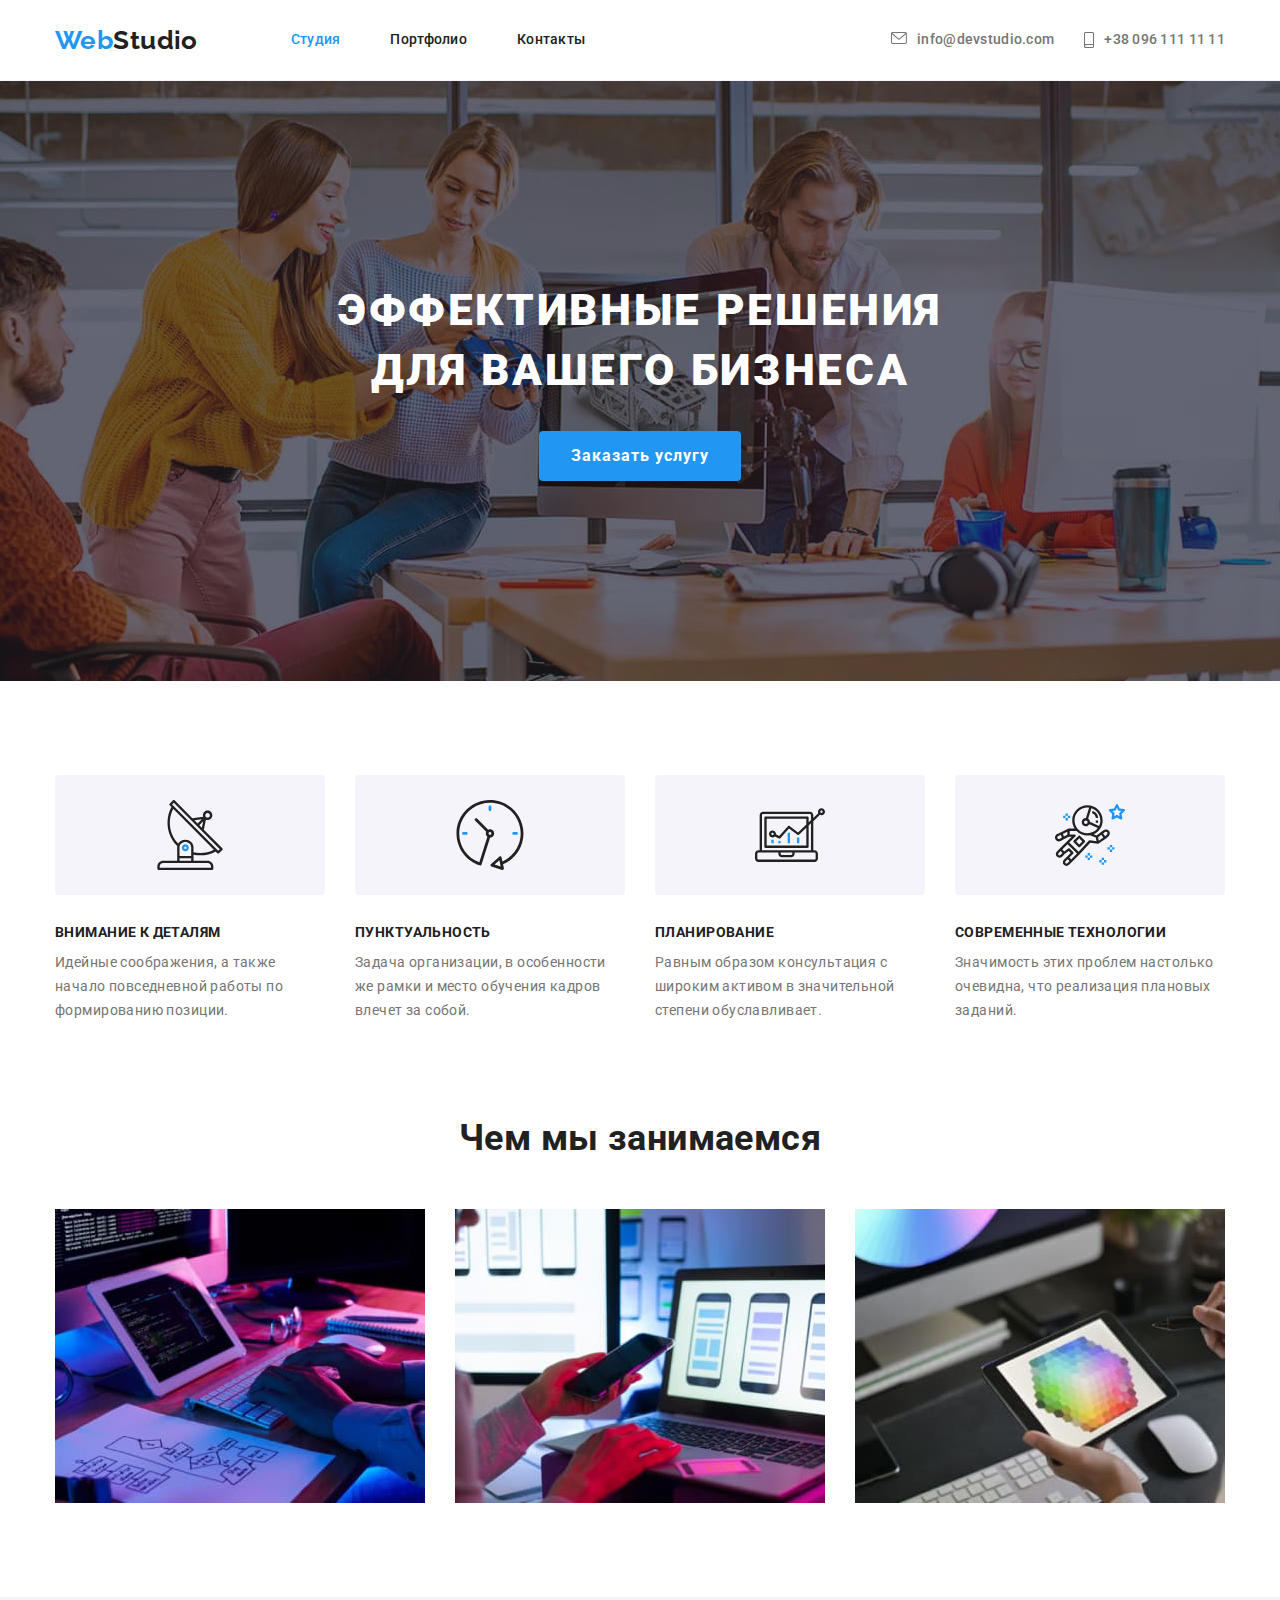
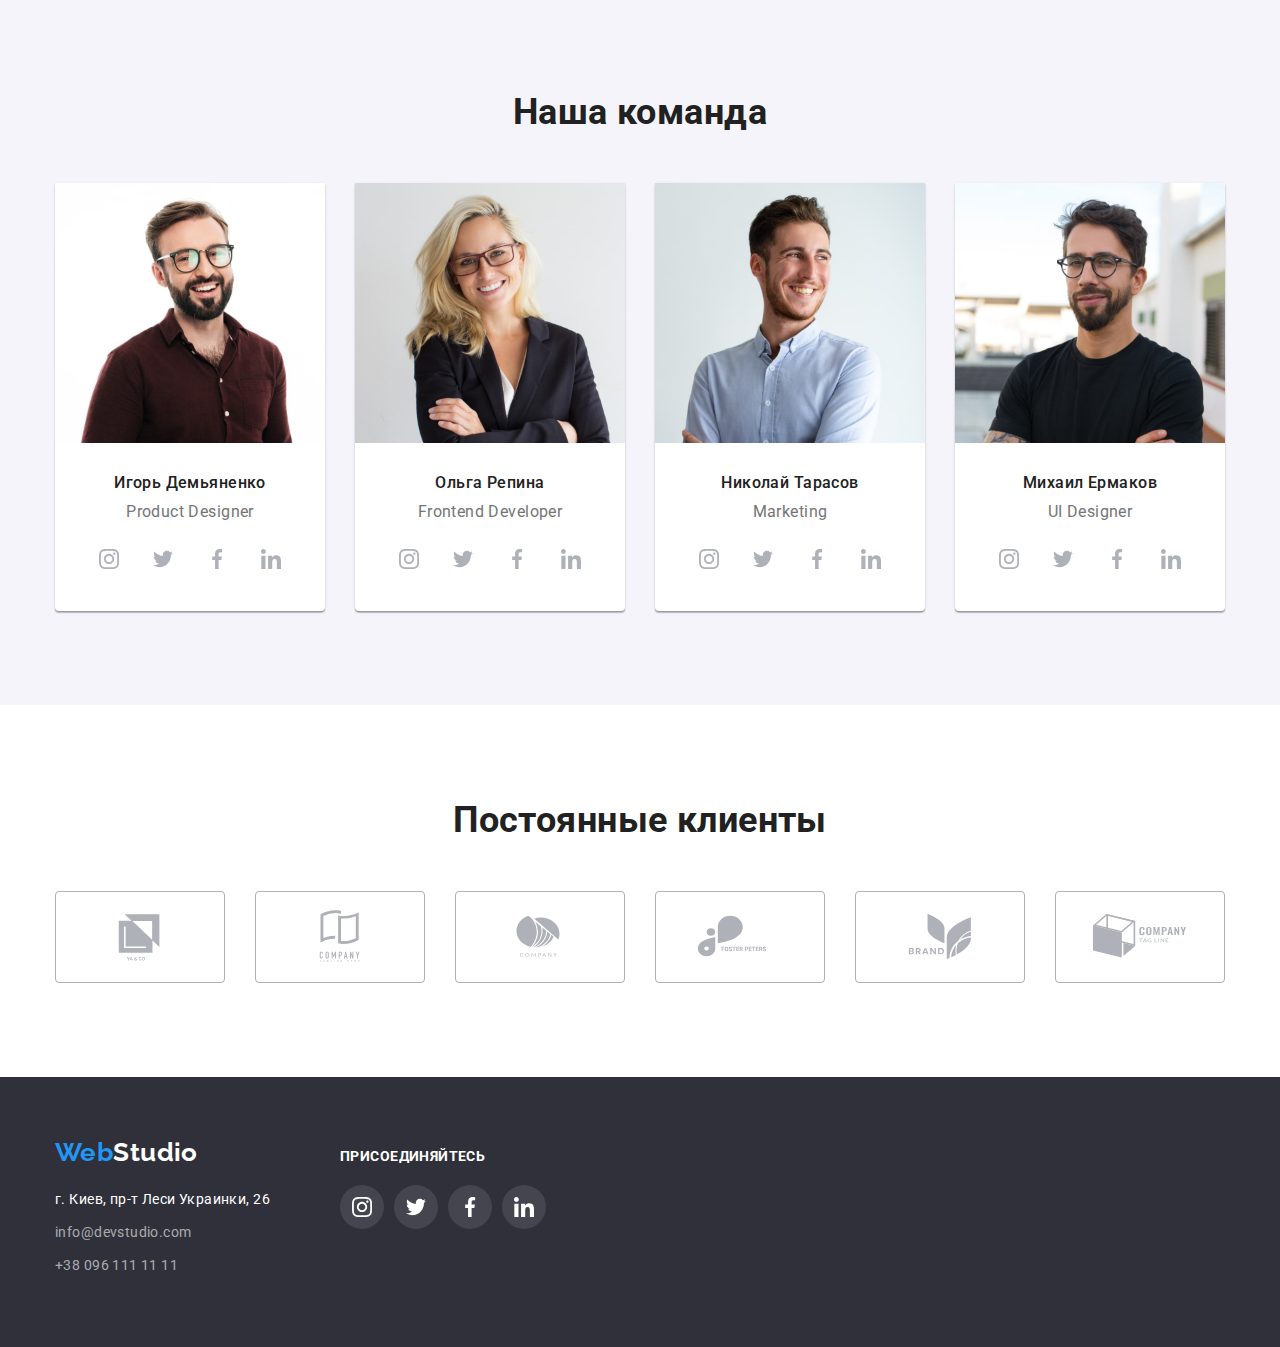
==== index.html @ 49a0b3d9 "Добавляет файлы из предыдущей домашки" ====
<!DOCTYPE html>
<html lang="ru">
  <head>
    <meta charset="UTF-8" />
    <meta http-equiv="X-UA-Compatible" content="IE=edge" />
    <meta name="viewport" content="width=device-width, initial-scale=1.0" />
    <link rel="preconnect" href="https://fonts.googleapis.com" />
    <link rel="preconnect" href="https://fonts.gstatic.com" crossorigin />
    <link
      href="https://fonts.googleapis.com/css2?family=Raleway:wght@700&family=Roboto:wght@400;500;700;900&display=swap"
      rel="stylesheet"
    />
    <link
      rel="stylesheet"
      href="https://cdnjs.cloudflare.com/ajax/libs/modern-normalize/1.1.0/modern-normalize.min.css"
    />
    <link rel="stylesheet" href="./css/styles.css" />
    <title>Студия</title>
  </head>
  <body>
    <!-- Хедер -->
    <header class="header-section">
      <div class="container nav">
        <nav class="header-nav">
          <a class="link logo" href="/">
            <span class="logo-web">Web</span>Studio</a
          >
          <ul class="list header-list">
            <li class="header-item">
              <a class="link header-link current" href="./index.html">Студия</a>
            </li>
            <li class="header-item">
              <a class="link header-link" href="./portfolio.html">Портфолио</a>
            </li>
            <li class="header-item">
              <a class="link header-link" href="">Контакты</a>
            </li>
          </ul>
        </nav>
        <ul class="list contact-list">
          <li class="contact-item">
            <a class="link contact-link" href="mailto:info@devstudio.com">
              <svg class="contact-icon-envelope" width="16" height="12">
                <use href="./images/icons.svg#icon-envelope"></use>
              </svg>
              info@devstudio.com
            </a>
          </li>
          <li class="contact-item">
            <a class="link contact-link" href="tel:+380961111111">
              <svg class="contact-icon-smartphone" width="10" height="16">
                <use href="./images/icons.svg#icon-smartphone"></use>
              </svg>
              +38 096 111 11 11</a
            >
          </li>
        </ul>
      </div>
    </header>
    <!--Мейн-->
    <main class="main-section">
      <!--Герой-->
      <section class="hero">
        <h1 class="hero-title">
          Эффективные решения <br />
          для вашего бизнеса
        </h1>
        <button class="hero-btn" type="button">Заказать услугу</button>
      </section>
      <!--Особенности-->
      <section class="features">
        <div class="container">
          <h2 class="visually-hidden">Особенности</h2>
          <ul class="list features-list">
            <li class="features-item">
              <div class="features-icon-background">
                <svg class="features-icon" width="70" height="70">
                  <use href="./images/icons.svg#icon-antenna"></use>
                </svg>
              </div>
              <h3 class="features-item-header">Внимание к деталям</h3>
              <p class="features-item-text">
                Идейные соображения, а также начало повседневной работы по
                формированию позиции.
              </p>
            </li>
            <li class="features-item">
              <div class="features-icon-background">
                <svg class="features-icon" width="70" height="70">
                  <use href="./images/icons.svg#icon-clock"></use>
                </svg>
              </div>
              <h3 class="features-item-header">Пунктуальность</h3>
              <p class="features-item-text">
                Задача организации, в особенности же рамки и место обучения
                кадров влечет за собой.
              </p>
            </li>
            <li class="features-item">
              <div class="features-icon-background">
                <svg class="features-icon" width="70" height="70">
                  <use href="./images/icons.svg#icon-diagram"></use>
                </svg>
              </div>
              <h3 class="features-item-header">Планирование</h3>
              <p class="features-item-text">
                Равным образом консультация с широким активом в значительной
                степени обуславливает.
              </p>
            </li>
            <li class="features-item">
              <div class="features-icon-background">
                <svg class="features-icon" width="70" height="70">
                  <use href="./images/icons.svg#icon-astronaut"></use>
                </svg>
              </div>
              <h3 class="features-item-header">Современные технологии</h3>
              <p class="features-item-text">
                Значимость этих проблем настолько очевидна, что реализация
                плановых заданий.
              </p>
            </li>
          </ul>
        </div>
      </section>
      <!--Чем мы занимаемся-->
      <section class="services">
        <div class="container">
          <h2 class="services-header">Чем мы занимаемся</h2>
          <ul class="list services-list">
            <li class="services-item">
              <img
                src="./images/box/box1.jpg"
                alt="человек работает за компьютером"
                width="370"
              />
            </li>
            <li class="services-item">
              <img
                src="./images/box/box2.jpg"
                alt="человек держит в руках смартфон"
                width="370"
              />
            </li>
            <li class="services-item">
              <img
                src="./images/box/box3.jpg"
                alt="человек держит в руках планшет"
                width="370"
              />
            </li>
          </ul>
        </div>
      </section>
      <!--Наша команда-->
      <section class="team">
        <div class="container">
          <h2 class="team-header">Наша команда</h2>
          <ul class="list team-list">
            <li class="team-item">
              <img src="./images/team/img.jpg" alt="фото мужчины" width="270" />
              <div class="team-description">
                <h3 class="team-name-header">Игорь Демьяненко</h3>
                <p class="team-name-position" lang="en">Product Designer</p>
                <ul class="team-social-list list">
                  <li class="team-social-item">
                    <a
                      class="team-social-link"
                      href=""
                      target="_blank"
                      rel="noopener noreferrer"
                    >
                      <svg class="team-social-icon" width="20" height="20">
                        <use href="./images/icons.svg#icon-instagram"></use>
                      </svg>
                    </a>
                  </li>
                  <li class="team-social-item">
                    <a
                      class="team-social-link"
                      href=""
                      target="_blank"
                      rel="noopener noreferrer"
                    >
                      <svg class="team-social-icon" width="20" height="20">
                        <use href="./images/icons.svg#icon-twitter"></use>
                      </svg>
                    </a>
                  </li>
                  <li class="team-social-item">
                    <a
                      class="team-social-link"
                      href=""
                      target="_blank"
                      rel="noopener noreferrer"
                    >
                      <svg class="team-social-icon" width="20" height="20">
                        <use href="./images/icons.svg#icon-facebook"></use>
                      </svg>
                    </a>
                  </li>
                  <li class="team-social-item">
                    <a
                      class="team-social-link"
                      href=""
                      target="_blank"
                      rel="noopener noreferrer"
                    >
                      <svg class="team-social-icon" width="20" height="20">
                        <use href="./images/icons.svg#icon-linkedin"></use>
                      </svg>
                    </a>
                  </li>
                </ul>
              </div>
            </li>

            <li class="team-item">
              <img
                src="./images/team/img1.jpg"
                alt="фото женщины"
                width="270"
              />
              <div class="team-description">
                <h3 class="team-name-header">Ольга Репина</h3>
                <p class="team-name-position" lang="en">Frontend Developer</p>
                <ul class="team-social-list list">
                  <li class="team-social-item">
                    <a
                      class="team-social-link"
                      href=""
                      target="_blank"
                      rel="noopener noreferrer"
                    >
                      <svg class="team-social-icon" width="20" height="20">
                        <use href="./images/icons.svg#icon-instagram"></use>
                      </svg>
                    </a>
                  </li>
                  <li class="team-social-item">
                    <a
                      class="team-social-link"
                      href=""
                      target="_blank"
                      rel="noopener noreferrer"
                    >
                      <svg class="team-social-icon" width="20" height="20">
                        <use href="./images/icons.svg#icon-twitter"></use>
                      </svg>
                    </a>
                  </li>
                  <li class="team-social-item">
                    <a
                      class="team-social-link"
                      href=""
                      target="_blank"
                      rel="noopener noreferrer"
                    >
                      <svg class="team-social-icon" width="20" height="20">
                        <use href="./images/icons.svg#icon-facebook"></use>
                      </svg>
                    </a>
                  </li>
                  <li class="team-social-item">
                    <a
                      class="team-social-link"
                      href=""
                      target="_blank"
                      rel="noopener noreferrer"
                    >
                      <svg class="team-social-icon" width="20" height="20">
                        <use href="./images/icons.svg#icon-linkedin"></use>
                      </svg>
                    </a>
                  </li>
                </ul>
              </div>
            </li>

            <li class="team-item">
              <img
                src="./images/team/img2.jpg"
                alt="фото мужчины"
                width="270"
              />
              <div class="team-description">
                <h3 class="team-name-header">Николай Тарасов</h3>
                <p class="team-name-position" lang="en">Marketing</p>
                <ul class="team-social-list list">
                  <li class="team-social-item">
                    <a
                      class="team-social-link"
                      href=""
                      target="_blank"
                      rel="noopener noreferrer"
                    >
                      <svg class="team-social-icon" width="20" height="20">
                        <use href="./images/icons.svg#icon-instagram"></use>
                      </svg>
                    </a>
                  </li>
                  <li class="team-social-item">
                    <a
                      class="team-social-link"
                      href=""
                      target="_blank"
                      rel="noopener noreferrer"
                    >
                      <svg class="team-social-icon" width="20" height="20">
                        <use href="./images/icons.svg#icon-twitter"></use>
                      </svg>
                    </a>
                  </li>
                  <li class="team-social-item">
                    <a
                      class="team-social-link"
                      href=""
                      target="_blank"
                      rel="noopener noreferrer"
                    >
                      <svg class="team-social-icon" width="20" height="20">
                        <use href="./images/icons.svg#icon-facebook"></use>
                      </svg>
                    </a>
                  </li>
                  <li class="team-social-item">
                    <a
                      class="team-social-link"
                      href=""
                      target="_blank"
                      rel="noopener noreferrer"
                    >
                      <svg class="team-social-icon" width="20" height="20">
                        <use href="./images/icons.svg#icon-linkedin"></use>
                      </svg>
                    </a>
                  </li>
                </ul>
              </div>
            </li>

            <li class="team-item">
              <img
                src="./images/team/img3.jpg"
                alt="фото мужчины"
                width="270"
              />
              <div class="team-description">
                <h3 class="team-name-header">Михаил Ермаков</h3>
                <p class="team-name-position" lang="en">UI Designer</p>
                <ul class="team-social-list list">
                  <li class="team-social-item">
                    <a
                      class="team-social-link"
                      href=""
                      target="_blank"
                      rel="noopener noreferrer"
                    >
                      <svg class="team-social-icon" width="20" height="20">
                        <use href="./images/icons.svg#icon-instagram"></use>
                      </svg>
                    </a>
                  </li>
                  <li class="team-social-item">
                    <a
                      class="team-social-link"
                      href=""
                      target="_blank"
                      rel="noopener noreferrer"
                    >
                      <svg class="team-social-icon" width="20" height="20">
                        <use href="./images/icons.svg#icon-twitter"></use>
                      </svg>
                    </a>
                  </li>
                  <li class="team-social-item">
                    <a
                      class="team-social-link"
                      href=""
                      target="_blank"
                      rel="noopener noreferrer"
                    >
                      <svg class="team-social-icon" width="20" height="20">
                        <use href="./images/icons.svg#icon-facebook"></use>
                      </svg>
                    </a>
                  </li>
                  <li class="team-social-item">
                    <a
                      class="team-social-link"
                      href=""
                      target="_blank"
                      rel="noopener noreferrer"
                    >
                      <svg class="team-social-icon" width="20" height="20">
                        <use href="./images/icons.svg#icon-linkedin"></use>
                      </svg>
                    </a>
                  </li>
                </ul>
              </div>
            </li>
          </ul>
        </div>
      </section>
      <!--Постоянные клиенты-->
      <section сlass="clients" style="padding-top: 94px; padding-bottom: 94px">
        <div class="container">
          <h2 class="clients-header">Постоянные клиенты</h2>
          <ul class="clients-list list">
            <li class="clients-item">
              <a
                class="clients-link"
                href=""
                target="_blank"
                rel="noopener noreferrer"
              >
                <svg class="clients-icon" width="106" height="60">
                  <use href="./images/icons.svg#icon-yaco"></use>
                </svg>
              </a>
            </li>
            <li class="clients-item">
              <a
                class="clients-link"
                href=""
                target="_blank"
                rel="noopener noreferrer"
              >
                <svg class="clients-icon" width="106" height="60">
                  <use href="./images/icons.svg#icon-window"></use>
                </svg>
              </a>
            </li>
            <li class="clients-item">
              <a
                class="clients-link"
                href=""
                target="_blank"
                rel="noopener noreferrer"
              >
                <svg class="clients-icon" width="106" height="60">
                  <use href="./images/icons.svg#icon-orange"></use>
                </svg>
              </a>
            </li>
            <li class="clients-item">
              <a
                class="clients-link"
                href=""
                target="_blank"
                rel="noopener noreferrer"
              >
                <svg class="clients-icon" width="106" height="60">
                  <use href="./images/icons.svg#icon-foster"></use>
                </svg>
              </a>
            </li>
            <li class="clients-item">
              <a
                class="clients-link"
                class="clients-link"
                href=""
                target="_blank"
                rel="noopener noreferrer"
              >
                <svg class="clients-icon" width="106" height="60">
                  <use href="./images/icons.svg#icon-brand"></use>
                </svg>
              </a>
            </li>
            <li class="clients-item">
              <a
                class="clients-link"
                href=""
                target="_blank"
                rel="noopener noreferrer"
              >
                <svg class="clients-icon" width="106" height="60">
                  <use href="./images/icons.svg#icon-cube"></use>
                </svg>
              </a>
            </li>
          </ul>
        </div>
      </section>
    </main>
    <!--Подвал-->
    <footer class="footer-section">
      <div class="container footer-content">
        <div class="footer-address-section">
          <a class="link footer-logo" href="/">
            <span class="logo-web">Web</span>Studio</a
          >
          <address>
            <ul class="list footer-list">
              <li class="footer-item">
                <a
                  class="link footer-address"
                  href="https://goo.gl/maps/CGz93X2TmxTMaEhZA"
                  target="_blank"
                  rel="noreferrer noopener"
                >
                  г. Киев, пр-т Леси Украинки, 26</a
                >
              </li>
              <li class="footer-item">
                <a class="link footer-contact" href="mailto:info@devstudio.com">
                  info@devstudio.com</a
                >
              </li>
              <li class="footer-item">
                <a class="link footer-phone" href="tel:+380961111111"
                  >+38 096 111 11 11</a
                >
              </li>
            </ul>
          </address>
        </div>
        <div class="footer-join-section">
          <h2 class="footer-join">Присоединяйтесь</h2>
          <ul class="list footer-social-list">
            <li class="footer-social-item">
              <a
                class="footer-social-link"
                href=""
                target="_blank"
                rel="noopener noreferrer"
              >
                <svg class="footer-social-icon" width="20" height="20">
                  <use href="./images/icons.svg#icon-instagram"></use>
                </svg>
              </a>
            </li>
            <li class="footer-social-item">
              <a
                class="footer-social-link"
                href=""
                target="_blank"
                rel="noopener noreferrer"
              >
                <svg class="footer-social-icon" width="20" height="20">
                  <use href="./images/icons.svg#icon-twitter"></use>
                </svg>
              </a>
            </li>
            <li class="footer-social-item">
              <a
                class="footer-social-link"
                href=""
                target="_blank"
                rel="noopener noreferrer"
              >
                <svg class="footer-social-icon" width="20" height="20">
                  <use href="./images/icons.svg#icon-facebook"></use>
                </svg>
              </a>
            </li>
            <li class="footer-social-item">
              <a
                class="footer-social-link"
                href=""
                target="_blank"
                rel="noopener noreferrer"
              >
                <svg class="footer-social-icon" width="20" height="20">
                  <use href="./images/icons.svg#icon-linkedin"></use>
                </svg>
              </a>
            </li>
          </ul>
        </div>
      </div>
    </footer>
  </body>
</html>
---- css/styles.css ----
:root {
  --primary-text-color: #757575;
  --primary-black-color: #212121;
  --accent-color: #2196f3;
  --primary-white-color: #ffffff;
  --dark-background-color: #2f303a;
  --light-backgroung-color: #f5f4fa;
  --button-hover-color: #188ce8;
  --primary-icon-color: #afb1b8;
}

.list {
  list-style: none;
  padding: 0;
  margin: 0;
}

.link {
  text-decoration: none;
}

.container {
  width: 1200px;
  margin-left: auto;
  margin-right: auto;
  padding-left: 15px;
  padding-right: 15px;
}

img {
  display: block;
  max-width: 100%;
}

p,
h1,
h2,
h3 {
  margin: 0;
}

.visually-hidden {
  position: absolute;
  white-space: nowrap;
  width: 1px;
  height: 1px;
  overflow: hidden;
  border: 0;
  padding: 0;
  clip: rect(0 0 0 0);
  clip-path: inset(100%);
  margin: -1px;
}

body {
  font-size: 14px;
  font-family: 'Roboto', sans-serif;
  letter-spacing: 0.03em;
  color: var(--primary-text-color);
  background-color: var(--primary-white-color);
}

/* Хедер */

.logo {
  font-family: 'Raleway', sans-serif;
  font-weight: 700;
  font-size: 26px;
  line-height: 1.19;
  color: var(--primary-black-color);
}

.logo-web {
  color: var(--accent-color);
}

.header-section {
  border-bottom: 1px solid var(--light-backgroung-color);
}

.header-list {
  display: flex;
  margin-left: 93px;
}

.header-nav {
  display: flex;
  align-items: center;
}

.header-item:not(:last-child) {
  margin-right: 50px;
}

.header-link {
  display: block;
  font-weight: 500;
  font-size: 14px;
  line-height: 1.14;
  letter-spacing: 0.02em;
  color: var(--primary-black-color);
  padding-top: 32px;
  padding-bottom: 32px;
}

.contact-link {
  display: flex;
  font-weight: 500;
  font-size: 14px;
  line-height: 1.14;
  letter-spacing: 0.02em;
  color: var(--primary-black-color);
}

.header-link.current {
  color: var(--accent-color);
}

.link.contact-link {
  color: var(--primary-text-color);
}

.header-link:hover,
.header-link:focus,
.contact-link:hover,
.contact-link:focus {
  color: var(--accent-color);
}

.contact-list {
  display: flex;
  margin-left: auto;
}

.contact-icon-envelope,
.contact-icon-smartphone {
  margin-right: 10px;
  fill: currentColor;
}

.contact-item:not(:last-child) {
  margin-right: 30px;
}

.nav {
  display: flex;
  align-items: center;
}

/* Герой */

.hero {
  text-align: center;
  padding-top: 200px;
  padding-bottom: 200px;
  max-width: 1600px;
  height: 600px;
  margin-left: auto;
  margin-right: auto;
  background-image: linear-gradient(
      rgba(47, 48, 58, 0.4),
      rgba(47, 48, 58, 0.4)
    ),
    url(../images/backgroun.jpg);
  background-size: cover;
  background-color: var(--light-background-color);
  background-position: center;
  background-repeat: no-repeat;
}

.hero-title {
  margin-bottom: 30px;
  font-weight: 900;
  font-size: 44px;
  line-height: 1.36;
  letter-spacing: 0.06em;
  text-transform: uppercase;
  color: var(--primary-white-color);
}

.hero-btn {
  font-family: inherit;
  font-weight: 700;
  font-size: 16px;
  line-height: 1.88;
  letter-spacing: 0.06em;
  color: var(--primary-white-color);
  background-color: var(--accent-color);
  cursor: pointer;
  min-width: 200px;
  border-radius: 4px;
  padding: 10px 32px;
  border: none;
  box-shadow: 0px 4px 4px rgba(0, 0, 0, 0.15);
}

.hero-btn:hover,
.hero-btn:focus {
  background-color: var(--button-hover-color);
}

/* Особенности */

.features {
  padding-top: 94px;
  padding-bottom: 94px;
}

.features-item {
  min-width: 270px;
}
.features-item:not(:last-child) {
  margin-right: 30px;
}

.features-list {
  display: flex;
}

.features-item-header {
  font-size: 14px;
  line-height: 1.14;
  text-transform: uppercase;
  color: var(--primary-black-color);
  margin-bottom: 10px;
}

.features-item-text {
  line-height: 1.71;
}

.features-icon-background {
  background-color: var(--light-backgroung-color);
  border-radius: 4px;
  margin-bottom: 30px;
  width: 270px;
  height: 120px;
  display: flex;
  justify-content: center;
  align-items: center;
}

/* Чем мы занимаемся и Наша команда */

.services {
  padding-bottom: 94px;
}

.services-list {
  display: flex;
}

.services-header {
  font-size: 36px;
  line-height: 1.17;
  text-align: center;
  color: var(--primary-black-color);
  margin-top: 0;
  margin-bottom: 50px;
}

.services-item:not(:last-child) {
  margin-right: 30px;
}

.team-header {
  font-size: 36px;
  line-height: 1.17;
  text-align: center;
  color: var(--primary-black-color);
  margin-top: 0;
  margin-bottom: 50px;
}

.team {
  background-color: var(--light-backgroung-color);
  padding-bottom: 94px;
  padding-top: 94px;
}

.team-list {
  display: flex;
}

.team-item {
  background-color: var(--primary-white-color);
  box-shadow: 0px 1px 3px rgba(0, 0, 0, 0.12), 0px 1px 1px rgba(0, 0, 0, 0.14),
    0px 2px 1px rgba(0, 0, 0, 0.2);
  border-radius: 0px 0px 4px 4px;
}

.team-item:not(:last-child) {
  margin-right: 30px;
}

.team-name-header {
  font-weight: 500;
  font-size: 16px;
  line-height: 1.19;
  text-align: center;
  color: var(--primary-black-color);
  margin-bottom: 10px;
}

.team-name-position {
  font-size: 16px;
  line-height: 1.19;
  text-align: center;
  color: var(--primary-text-color);
  margin-bottom: 16px;
}

.team-description {
  padding-top: 30px;
  padding-bottom: 30px;
}

.team-social-list {
  display: flex;
  justify-content: center;
}

.team-social-item + .team-social-item {
  margin-left: 10px;
}

.team-social-link {
  height: 44px;
  width: 44px;
  display: flex;
  justify-content: center;
  align-items: center;
  border-radius: 50%;
  color: var(--primary-icon-color);
}

.team-social-link:hover,
.team-social-link:focus {
  background-color: var(--accent-color);
  color: var(--primary-white-color);
}

.team-social-icon {
  fill: currentColor;
}

/* Постоянные клиенты */

/* .clients {
  padding-top: 94px;
  padding-bottom: 94px;
} */

.clients-header {
  font-size: 36px;
  line-height: 1.17;
  text-align: center;
  color: var(--primary-black-color);
  margin-bottom: 50px;
}

.clients-list {
  display: flex;
  justify-content: center;
}

.clients-link {
  width: 170px;
  height: 92px;
  display: flex;
  justify-content: center;
  align-items: center;
  color: var(--primary-icon-color);
  border: 1px solid var(--primary-icon-color);
  border-radius: 4px;
}

.clients-link:hover,
.clients-link:focus {
  color: var(--accent-color);
  border: 1px solid var(--accent-color);
}

.clients-item + .clients-item {
  margin-left: 30px;
}

.clients-icon {
  fill: currentColor;
}

/* Футер */

.footer-section {
  background-color: var(--dark-background-color);
  padding-top: 60px;
  padding-bottom: 60px;
}

.footer-logo {
  display: block;
  font-family: 'Raleway', sans-serif;
  font-weight: 700;
  font-size: 26px;
  line-height: 1.19;
  color: var(--primary-white-color);
  margin-bottom: 20px;
}

.footer-item > a {
  font-style: normal;
  line-height: 1.71;
  color: rgba(255, 255, 255, 0.6);
  margin-bottom: 9px;
  display: block;
}

.link.footer-address {
  color: var(--primary-white-color);
}

.footer-contact:hover,
.footer-contact:focus,
.footer-phone:hover,
.footer-phone:focus {
  color: var(--primary-white-color);
}

.footer-join {
  font-weight: 700;
  line-height: 1.14;
  text-transform: uppercase;
  color: var(--primary-white-color);
  font-size: inherit;
  margin-bottom: 20px;
}

.footer-social-icon {
  fill: currentColor;
}

.footer-social-link {
  width: 44px;
  height: 44px;
  background-color: rgba(255, 255, 255, 0.1);
  border-radius: 50%;
  display: flex;
  justify-content: center;
  align-items: center;
  color: var(--primary-white-color);
}

.footer-social-list {
  display: flex;
}

.footer-social-item + .footer-social-item {
  margin-left: 10px;
}

.footer-social-link:hover,
.footer-social-link:focus {
  background-color: var(--accent-color);
}

.footer-content {
  display: flex;
  align-items: baseline;
}

.footer-address-section {
  margin-right: 70px;
}

/* Фильтр и примеры работ */

.projects {
  padding-top: 94px;
  padding-bottom: 94px;
}

.filter-btn {
  font-family: inherit;
  font-weight: 500;
  font-size: 16px;
  line-height: 1.63;
  text-align: center;
  letter-spacing: inherit;
  color: var(--primary-black-color);
  cursor: pointer;
  background-color: var(--light-backgroung-color);
  border-radius: 4px;
  padding: 6px 22px;
  border: none;
}

.filter-btn-item:not(:last-child) {
  margin-right: 8px;
}

.filter-btn.all {
  color: var(--primary-white-color);
  background-color: var(--accent-color);
}

.filter-btn:hover,
.filter-btn:focus {
  color: var(--primary-white-color);
  background-color: var(--accent-color);
  box-shadow: 0px 3px 1px rgba(0, 0, 0, 0.1), 0px 1px 2px rgba(0, 0, 0, 0.08),
    0px 2px 2px rgba(0, 0, 0, 0.12);
}

.filter-btn-list {
  display: flex;
  justify-content: center;
  margin-bottom: 50px;
}

.project-list {
  display: flex;
  flex-wrap: wrap;
  margin-top: -30px;
  margin-left: -30px;
}

.project-item {
  flex-basis: calc(100% / 3 -30px);
  margin-left: 30px;
  margin-top: 30px;
}

.project-item:hover {
  box-shadow: 0px 1px 1px rgba(0, 0, 0, 0.12), 0px 4px 4px rgba(0, 0, 0, 0.06),
    1px 4px 6px rgba(0, 0, 0, 0.16);
}

.project-name {
  font-size: 18px;
  line-height: 2;
  letter-spacing: 0.06em;
  color: var(--primary-black-color);
  margin-bottom: 4px;
}

.project-type {
  font-size: 16px;
  line-height: 1.88;
}

.project-content {
  padding: 20px 24px;
  border: 1px solid var(--light-backgroung-color);
}
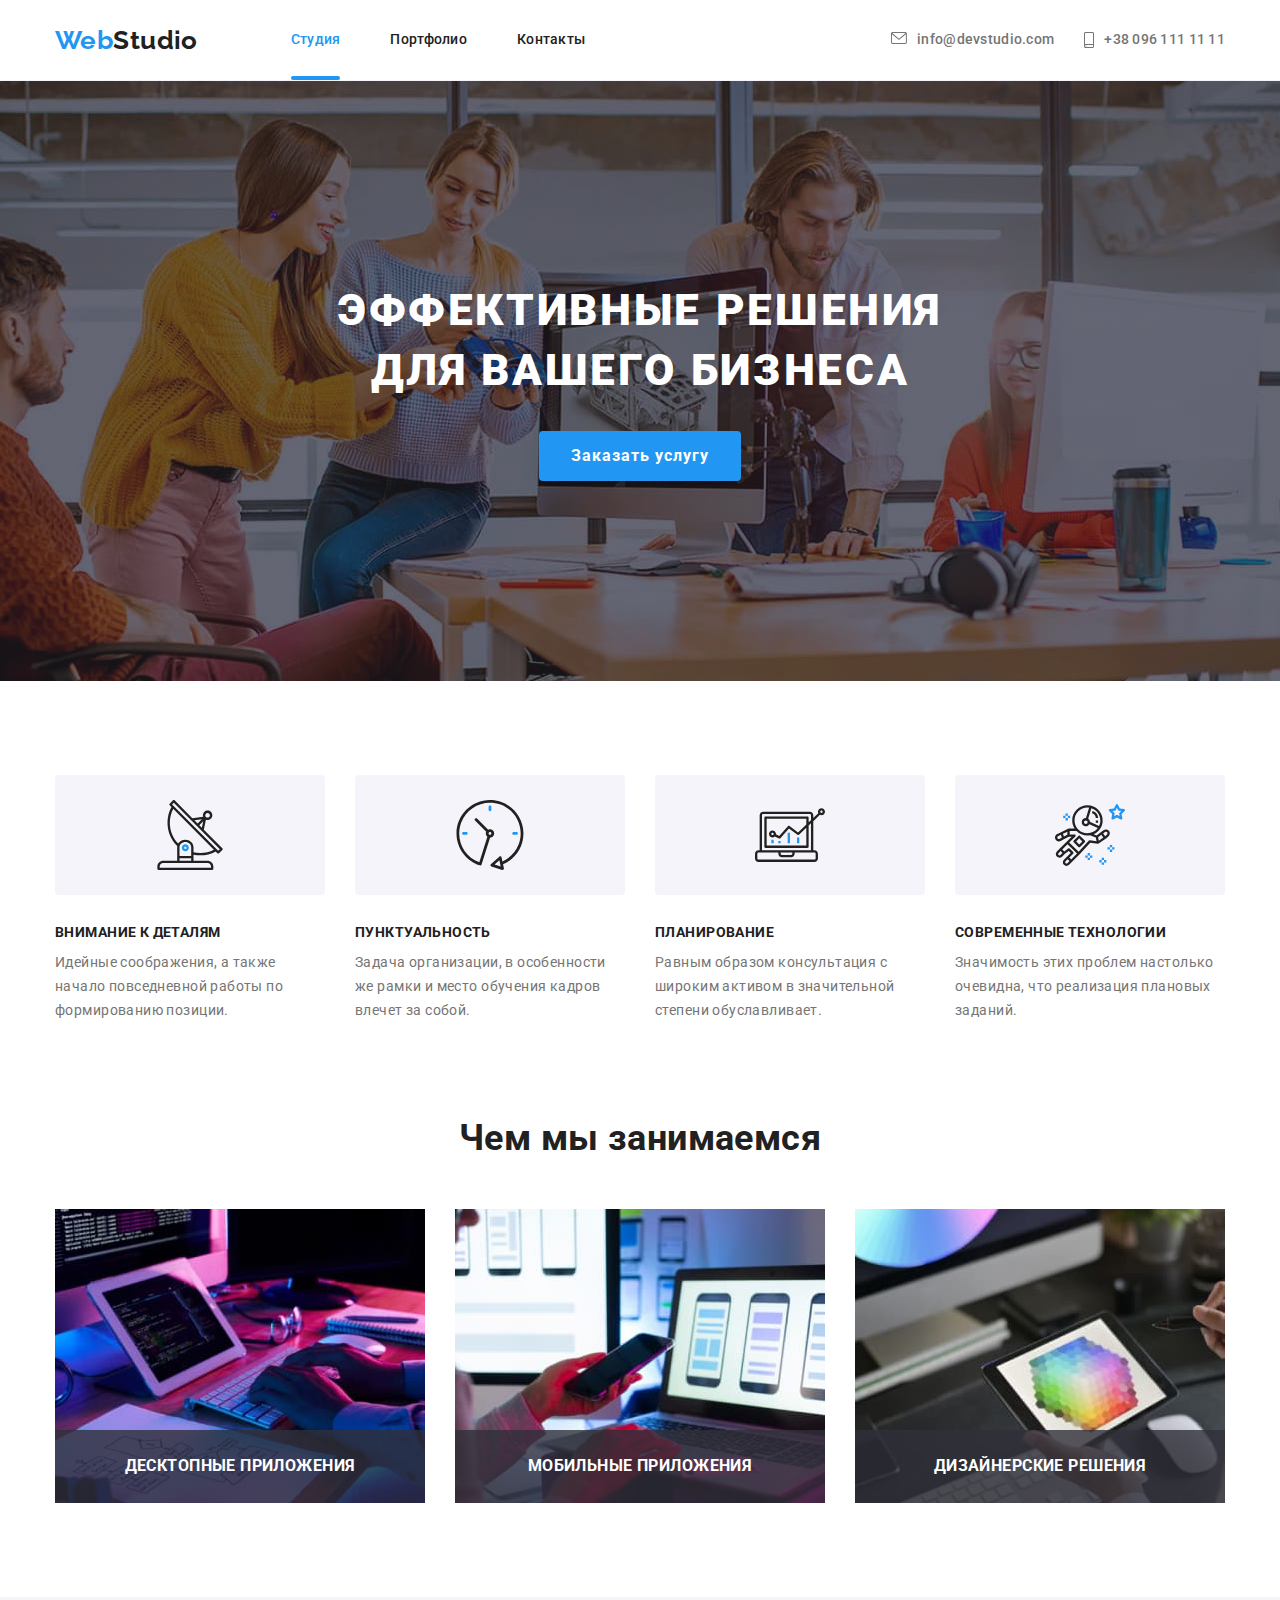
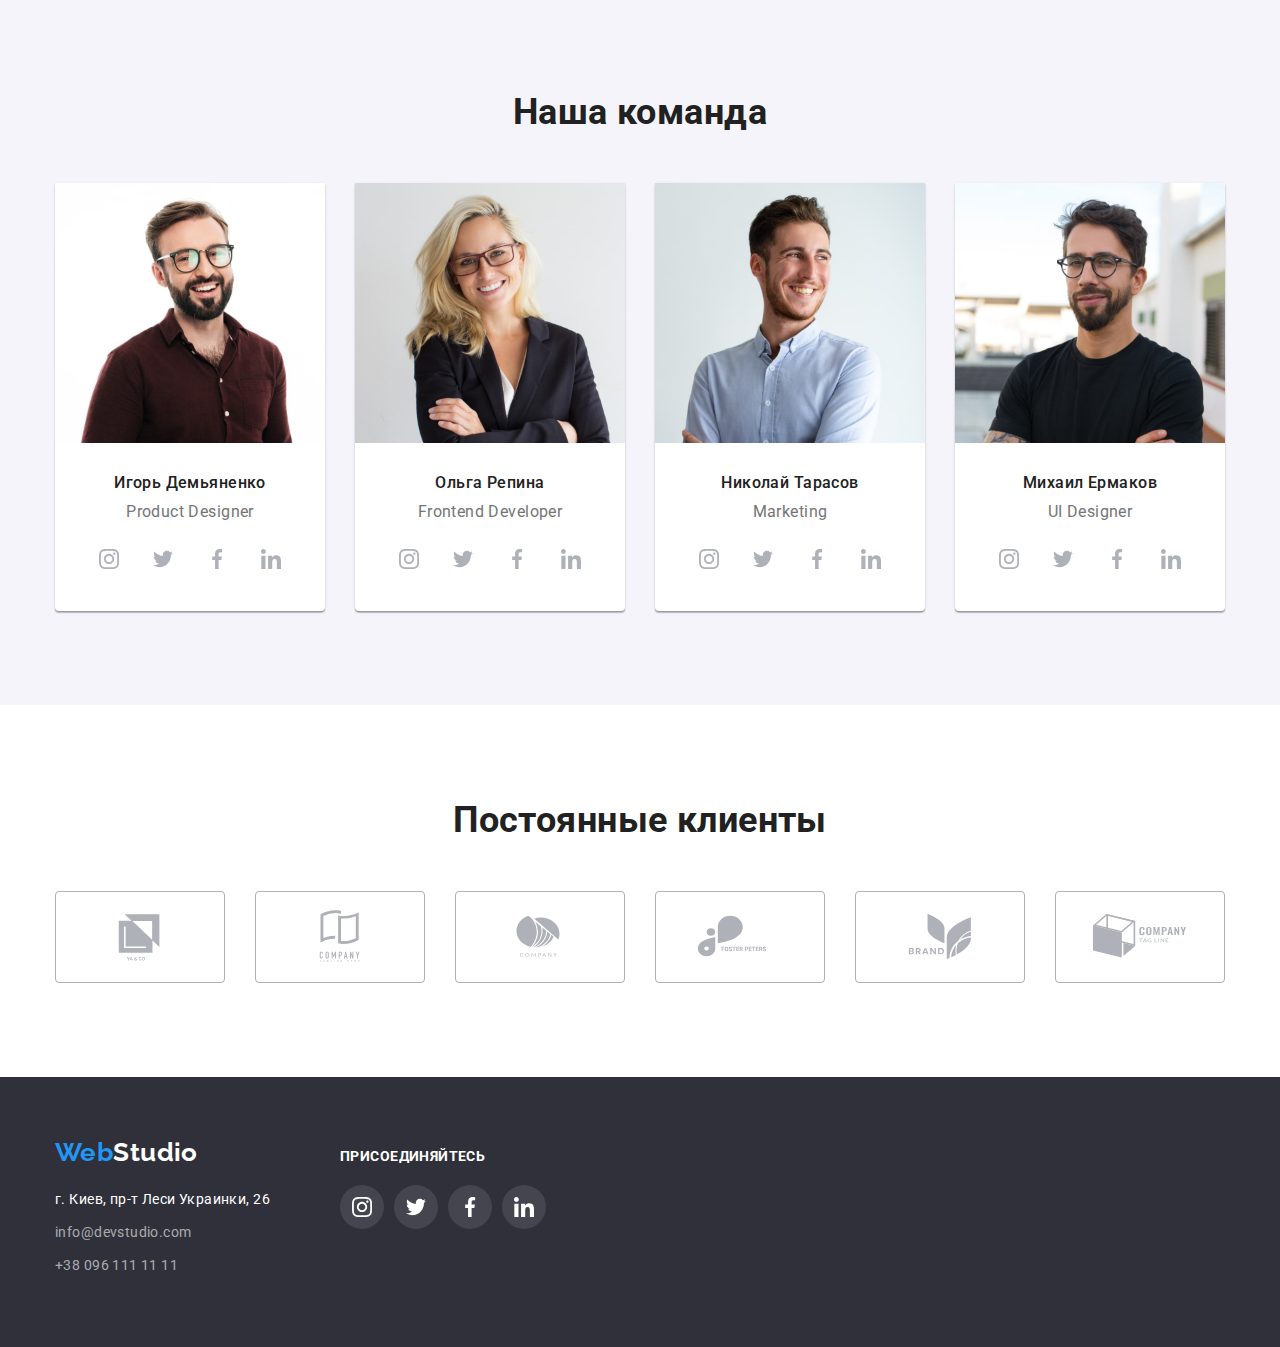
==== commit d40bf133: "Добавляет оформление" ====
--- a/index.html
+++ b/index.html
@@ -22,9 +22,7 @@
     <header class="header-section">
       <div class="container nav">
         <nav class="header-nav">
-          <a class="link logo" href="/">
-            <span class="logo-web">Web</span>Studio</a
-          >
+          <a class="link logo" href="/"> <span class="logo-web">Web</span>Studio</a>
           <ul class="list header-list">
             <li class="header-item">
               <a class="link header-link current" href="./index.html">Студия</a>
@@ -80,8 +78,7 @@
               </div>
               <h3 class="features-item-header">Внимание к деталям</h3>
               <p class="features-item-text">
-                Идейные соображения, а также начало повседневной работы по
-                формированию позиции.
+                Идейные соображения, а также начало повседневной работы по формированию позиции.
               </p>
             </li>
             <li class="features-item">
@@ -92,8 +89,7 @@
               </div>
               <h3 class="features-item-header">Пунктуальность</h3>
               <p class="features-item-text">
-                Задача организации, в особенности же рамки и место обучения
-                кадров влечет за собой.
+                Задача организации, в особенности же рамки и место обучения кадров влечет за собой.
               </p>
             </li>
             <li class="features-item">
@@ -104,8 +100,7 @@
               </div>
               <h3 class="features-item-header">Планирование</h3>
               <p class="features-item-text">
-                Равным образом консультация с широким активом в значительной
-                степени обуславливает.
+                Равным образом консультация с широким активом в значительной степени обуславливает.
               </p>
             </li>
             <li class="features-item">
@@ -116,8 +111,7 @@
               </div>
               <h3 class="features-item-header">Современные технологии</h3>
               <p class="features-item-text">
-                Значимость этих проблем настолько очевидна, что реализация
-                плановых заданий.
+                Значимость этих проблем настолько очевидна, что реализация плановых заданий.
               </p>
             </li>
           </ul>
@@ -129,25 +123,16 @@
           <h2 class="services-header">Чем мы занимаемся</h2>
           <ul class="list services-list">
             <li class="services-item">
-              <img
-                src="./images/box/box1.jpg"
-                alt="человек работает за компьютером"
-                width="370"
-              />
+              <img src="./images/box/box1.jpg" alt="человек работает за компьютером" width="370" />
+              <h3 class="services-item-header">Десктопные приложения</h3>
             </li>
             <li class="services-item">
-              <img
-                src="./images/box/box2.jpg"
-                alt="человек держит в руках смартфон"
-                width="370"
-              />
+              <img src="./images/box/box2.jpg" alt="человек держит в руках смартфон" width="370" />
+              <h3 class="services-item-header">Мобильные приложения</h3>
             </li>
             <li class="services-item">
-              <img
-                src="./images/box/box3.jpg"
-                alt="человек держит в руках планшет"
-                width="370"
-              />
+              <img src="./images/box/box3.jpg" alt="человек держит в руках планшет" width="370" />
+              <h3 class="services-item-header">Дизайнерские решения</h3>
             </li>
           </ul>
         </div>
@@ -164,48 +149,28 @@
                 <p class="team-name-position" lang="en">Product Designer</p>
                 <ul class="team-social-list list">
                   <li class="team-social-item">
-                    <a
-                      class="team-social-link"
-                      href=""
-                      target="_blank"
-                      rel="noopener noreferrer"
-                    >
+                    <a class="team-social-link" href="" target="_blank" rel="noopener noreferrer">
                       <svg class="team-social-icon" width="20" height="20">
                         <use href="./images/icons.svg#icon-instagram"></use>
                       </svg>
                     </a>
                   </li>
                   <li class="team-social-item">
-                    <a
-                      class="team-social-link"
-                      href=""
-                      target="_blank"
-                      rel="noopener noreferrer"
-                    >
+                    <a class="team-social-link" href="" target="_blank" rel="noopener noreferrer">
                       <svg class="team-social-icon" width="20" height="20">
                         <use href="./images/icons.svg#icon-twitter"></use>
                       </svg>
                     </a>
                   </li>
                   <li class="team-social-item">
-                    <a
-                      class="team-social-link"
-                      href=""
-                      target="_blank"
-                      rel="noopener noreferrer"
-                    >
+                    <a class="team-social-link" href="" target="_blank" rel="noopener noreferrer">
                       <svg class="team-social-icon" width="20" height="20">
                         <use href="./images/icons.svg#icon-facebook"></use>
                       </svg>
                     </a>
                   </li>
                   <li class="team-social-item">
-                    <a
-                      class="team-social-link"
-                      href=""
-                      target="_blank"
-                      rel="noopener noreferrer"
-                    >
+                    <a class="team-social-link" href="" target="_blank" rel="noopener noreferrer">
                       <svg class="team-social-icon" width="20" height="20">
                         <use href="./images/icons.svg#icon-linkedin"></use>
                       </svg>
@@ -216,58 +181,34 @@
             </li>
 
             <li class="team-item">
-              <img
-                src="./images/team/img1.jpg"
-                alt="фото женщины"
-                width="270"
-              />
+              <img src="./images/team/img1.jpg" alt="фото женщины" width="270" />
               <div class="team-description">
                 <h3 class="team-name-header">Ольга Репина</h3>
                 <p class="team-name-position" lang="en">Frontend Developer</p>
                 <ul class="team-social-list list">
                   <li class="team-social-item">
-                    <a
-                      class="team-social-link"
-                      href=""
-                      target="_blank"
-                      rel="noopener noreferrer"
-                    >
+                    <a class="team-social-link" href="" target="_blank" rel="noopener noreferrer">
                       <svg class="team-social-icon" width="20" height="20">
                         <use href="./images/icons.svg#icon-instagram"></use>
                       </svg>
                     </a>
                   </li>
                   <li class="team-social-item">
-                    <a
-                      class="team-social-link"
-                      href=""
-                      target="_blank"
-                      rel="noopener noreferrer"
-                    >
+                    <a class="team-social-link" href="" target="_blank" rel="noopener noreferrer">
                       <svg class="team-social-icon" width="20" height="20">
                         <use href="./images/icons.svg#icon-twitter"></use>
                       </svg>
                     </a>
                   </li>
                   <li class="team-social-item">
-                    <a
-                      class="team-social-link"
-                      href=""
-                      target="_blank"
-                      rel="noopener noreferrer"
-                    >
+                    <a class="team-social-link" href="" target="_blank" rel="noopener noreferrer">
                       <svg class="team-social-icon" width="20" height="20">
                         <use href="./images/icons.svg#icon-facebook"></use>
                       </svg>
                     </a>
                   </li>
                   <li class="team-social-item">
-                    <a
-                      class="team-social-link"
-                      href=""
-                      target="_blank"
-                      rel="noopener noreferrer"
-                    >
+                    <a class="team-social-link" href="" target="_blank" rel="noopener noreferrer">
                       <svg class="team-social-icon" width="20" height="20">
                         <use href="./images/icons.svg#icon-linkedin"></use>
                       </svg>
@@ -278,58 +219,34 @@
             </li>
 
             <li class="team-item">
-              <img
-                src="./images/team/img2.jpg"
-                alt="фото мужчины"
-                width="270"
-              />
+              <img src="./images/team/img2.jpg" alt="фото мужчины" width="270" />
               <div class="team-description">
                 <h3 class="team-name-header">Николай Тарасов</h3>
                 <p class="team-name-position" lang="en">Marketing</p>
                 <ul class="team-social-list list">
                   <li class="team-social-item">
-                    <a
-                      class="team-social-link"
-                      href=""
-                      target="_blank"
-                      rel="noopener noreferrer"
-                    >
+                    <a class="team-social-link" href="" target="_blank" rel="noopener noreferrer">
                       <svg class="team-social-icon" width="20" height="20">
                         <use href="./images/icons.svg#icon-instagram"></use>
                       </svg>
                     </a>
                   </li>
                   <li class="team-social-item">
-                    <a
-                      class="team-social-link"
-                      href=""
-                      target="_blank"
-                      rel="noopener noreferrer"
-                    >
+                    <a class="team-social-link" href="" target="_blank" rel="noopener noreferrer">
                       <svg class="team-social-icon" width="20" height="20">
                         <use href="./images/icons.svg#icon-twitter"></use>
                       </svg>
                     </a>
                   </li>
                   <li class="team-social-item">
-                    <a
-                      class="team-social-link"
-                      href=""
-                      target="_blank"
-                      rel="noopener noreferrer"
-                    >
+                    <a class="team-social-link" href="" target="_blank" rel="noopener noreferrer">
                       <svg class="team-social-icon" width="20" height="20">
                         <use href="./images/icons.svg#icon-facebook"></use>
                       </svg>
                     </a>
                   </li>
                   <li class="team-social-item">
-                    <a
-                      class="team-social-link"
-                      href=""
-                      target="_blank"
-                      rel="noopener noreferrer"
-                    >
+                    <a class="team-social-link" href="" target="_blank" rel="noopener noreferrer">
                       <svg class="team-social-icon" width="20" height="20">
                         <use href="./images/icons.svg#icon-linkedin"></use>
                       </svg>
@@ -340,58 +257,34 @@
             </li>
 
             <li class="team-item">
-              <img
-                src="./images/team/img3.jpg"
-                alt="фото мужчины"
-                width="270"
-              />
+              <img src="./images/team/img3.jpg" alt="фото мужчины" width="270" />
               <div class="team-description">
                 <h3 class="team-name-header">Михаил Ермаков</h3>
                 <p class="team-name-position" lang="en">UI Designer</p>
                 <ul class="team-social-list list">
                   <li class="team-social-item">
-                    <a
-                      class="team-social-link"
-                      href=""
-                      target="_blank"
-                      rel="noopener noreferrer"
-                    >
+                    <a class="team-social-link" href="" target="_blank" rel="noopener noreferrer">
                       <svg class="team-social-icon" width="20" height="20">
                         <use href="./images/icons.svg#icon-instagram"></use>
                       </svg>
                     </a>
                   </li>
                   <li class="team-social-item">
-                    <a
-                      class="team-social-link"
-                      href=""
-                      target="_blank"
-                      rel="noopener noreferrer"
-                    >
+                    <a class="team-social-link" href="" target="_blank" rel="noopener noreferrer">
                       <svg class="team-social-icon" width="20" height="20">
                         <use href="./images/icons.svg#icon-twitter"></use>
                       </svg>
                     </a>
                   </li>
                   <li class="team-social-item">
-                    <a
-                      class="team-social-link"
-                      href=""
-                      target="_blank"
-                      rel="noopener noreferrer"
-                    >
+                    <a class="team-social-link" href="" target="_blank" rel="noopener noreferrer">
                       <svg class="team-social-icon" width="20" height="20">
                         <use href="./images/icons.svg#icon-facebook"></use>
                       </svg>
                     </a>
                   </li>
                   <li class="team-social-item">
-                    <a
-                      class="team-social-link"
-                      href=""
-                      target="_blank"
-                      rel="noopener noreferrer"
-                    >
+                    <a class="team-social-link" href="" target="_blank" rel="noopener noreferrer">
                       <svg class="team-social-icon" width="20" height="20">
                         <use href="./images/icons.svg#icon-linkedin"></use>
                       </svg>
@@ -409,48 +302,28 @@
           <h2 class="clients-header">Постоянные клиенты</h2>
           <ul class="clients-list list">
             <li class="clients-item">
-              <a
-                class="clients-link"
-                href=""
-                target="_blank"
-                rel="noopener noreferrer"
-              >
+              <a class="clients-link" href="" target="_blank" rel="noopener noreferrer">
                 <svg class="clients-icon" width="106" height="60">
                   <use href="./images/icons.svg#icon-yaco"></use>
                 </svg>
               </a>
             </li>
             <li class="clients-item">
-              <a
-                class="clients-link"
-                href=""
-                target="_blank"
-                rel="noopener noreferrer"
-              >
+              <a class="clients-link" href="" target="_blank" rel="noopener noreferrer">
                 <svg class="clients-icon" width="106" height="60">
                   <use href="./images/icons.svg#icon-window"></use>
                 </svg>
               </a>
             </li>
             <li class="clients-item">
-              <a
-                class="clients-link"
-                href=""
-                target="_blank"
-                rel="noopener noreferrer"
-              >
+              <a class="clients-link" href="" target="_blank" rel="noopener noreferrer">
                 <svg class="clients-icon" width="106" height="60">
                   <use href="./images/icons.svg#icon-orange"></use>
                 </svg>
               </a>
             </li>
             <li class="clients-item">
-              <a
-                class="clients-link"
-                href=""
-                target="_blank"
-                rel="noopener noreferrer"
-              >
+              <a class="clients-link" href="" target="_blank" rel="noopener noreferrer">
                 <svg class="clients-icon" width="106" height="60">
                   <use href="./images/icons.svg#icon-foster"></use>
                 </svg>
@@ -470,12 +343,7 @@
               </a>
             </li>
             <li class="clients-item">
-              <a
-                class="clients-link"
-                href=""
-                target="_blank"
-                rel="noopener noreferrer"
-              >
+              <a class="clients-link" href="" target="_blank" rel="noopener noreferrer">
                 <svg class="clients-icon" width="106" height="60">
                   <use href="./images/icons.svg#icon-cube"></use>
                 </svg>
@@ -484,14 +352,16 @@
           </ul>
         </div>
       </section>
+
+      <div class="backdrop is-hidden">
+        <div class="modal"></div>
+      </div>
     </main>
     <!--Подвал-->
     <footer class="footer-section">
       <div class="container footer-content">
         <div class="footer-address-section">
-          <a class="link footer-logo" href="/">
-            <span class="logo-web">Web</span>Studio</a
-          >
+          <a class="link footer-logo" href="/"> <span class="logo-web">Web</span>Studio</a>
           <address>
             <ul class="list footer-list">
               <li class="footer-item">
@@ -510,9 +380,7 @@
                 >
               </li>
               <li class="footer-item">
-                <a class="link footer-phone" href="tel:+380961111111"
-                  >+38 096 111 11 11</a
-                >
+                <a class="link footer-phone" href="tel:+380961111111">+38 096 111 11 11</a>
               </li>
             </ul>
           </address>
@@ -521,48 +389,28 @@
           <h2 class="footer-join">Присоединяйтесь</h2>
           <ul class="list footer-social-list">
             <li class="footer-social-item">
-              <a
-                class="footer-social-link"
-                href=""
-                target="_blank"
-                rel="noopener noreferrer"
-              >
+              <a class="footer-social-link" href="" target="_blank" rel="noopener noreferrer">
                 <svg class="footer-social-icon" width="20" height="20">
                   <use href="./images/icons.svg#icon-instagram"></use>
                 </svg>
               </a>
             </li>
             <li class="footer-social-item">
-              <a
-                class="footer-social-link"
-                href=""
-                target="_blank"
-                rel="noopener noreferrer"
-              >
+              <a class="footer-social-link" href="" target="_blank" rel="noopener noreferrer">
                 <svg class="footer-social-icon" width="20" height="20">
                   <use href="./images/icons.svg#icon-twitter"></use>
                 </svg>
               </a>
             </li>
             <li class="footer-social-item">
-              <a
-                class="footer-social-link"
-                href=""
-                target="_blank"
-                rel="noopener noreferrer"
-              >
+              <a class="footer-social-link" href="" target="_blank" rel="noopener noreferrer">
                 <svg class="footer-social-icon" width="20" height="20">
                   <use href="./images/icons.svg#icon-facebook"></use>
                 </svg>
               </a>
             </li>
             <li class="footer-social-item">
-              <a
-                class="footer-social-link"
-                href=""
-                target="_blank"
-                rel="noopener noreferrer"
-              >
+              <a class="footer-social-link" href="" target="_blank" rel="noopener noreferrer">
                 <svg class="footer-social-icon" width="20" height="20">
                   <use href="./images/icons.svg#icon-linkedin"></use>
                 </svg>
--- a/css/styles.css
+++ b/css/styles.css
@@ -101,6 +101,18 @@
   color: var(--primary-black-color);
   padding-top: 32px;
   padding-bottom: 32px;
+  position: relative;
+}
+
+.current::after {
+  content: '';
+  width: 100%;
+  height: 4px;
+  background-color: var(--accent-color);
+  display: block;
+  position: absolute;
+  bottom: 0;
+  border-radius: 2px;
 }
 
 .contact-link {
@@ -157,10 +169,7 @@
   height: 600px;
   margin-left: auto;
   margin-right: auto;
-  background-image: linear-gradient(
-      rgba(47, 48, 58, 0.4),
-      rgba(47, 48, 58, 0.4)
-    ),
+  background-image: linear-gradient(rgba(47, 48, 58, 0.4), rgba(47, 48, 58, 0.4)),
     url(../images/backgroun.jpg);
   background-size: cover;
   background-color: var(--light-background-color);
@@ -263,6 +272,23 @@
   margin-right: 30px;
 }
 
+.services-item {
+  position: relative;
+}
+.services-item-header {
+  font-weight: 700;
+  line-height: 1.14;
+  text-align: center;
+  text-transform: uppercase;
+  color: var(--primary-white-color);
+  background-color: rgba(47, 48, 58, 0.8);
+  padding-top: 27px;
+  padding-bottom: 27px;
+  position: absolute;
+  bottom: 0;
+  width: 100%;
+}
+
 .team-header {
   font-size: 36px;
   line-height: 1.17;
@@ -387,6 +413,35 @@
 
 .clients-icon {
   fill: currentColor;
+}
+
+.backdrop.is-hidden {
+  opacity: 0;
+  pointer-events: none;
+}
+
+.backdrop {
+  position: fixed;
+  top: 0;
+  left: 0;
+  background: rgba(0, 0, 0, 0.2);
+  width: 100%;
+  height: 100%;
+}
+
+.modal {
+  position: absolute;
+  top: 50%;
+  left: 50%;
+  transform: translate(-50%, -50%);
+
+  width: 528px;
+  height: 581px;
+
+  background-color: var(--primary-white-color);
+  box-shadow: 0px 1px 3px rgba(0, 0, 0, 0.12), 0px 1px 1px rgba(0, 0, 0, 0.14),
+    0px 2px 1px rgba(0, 0, 0, 0.2);
+  border-radius: 4px;
 }
 
 /* Футер */
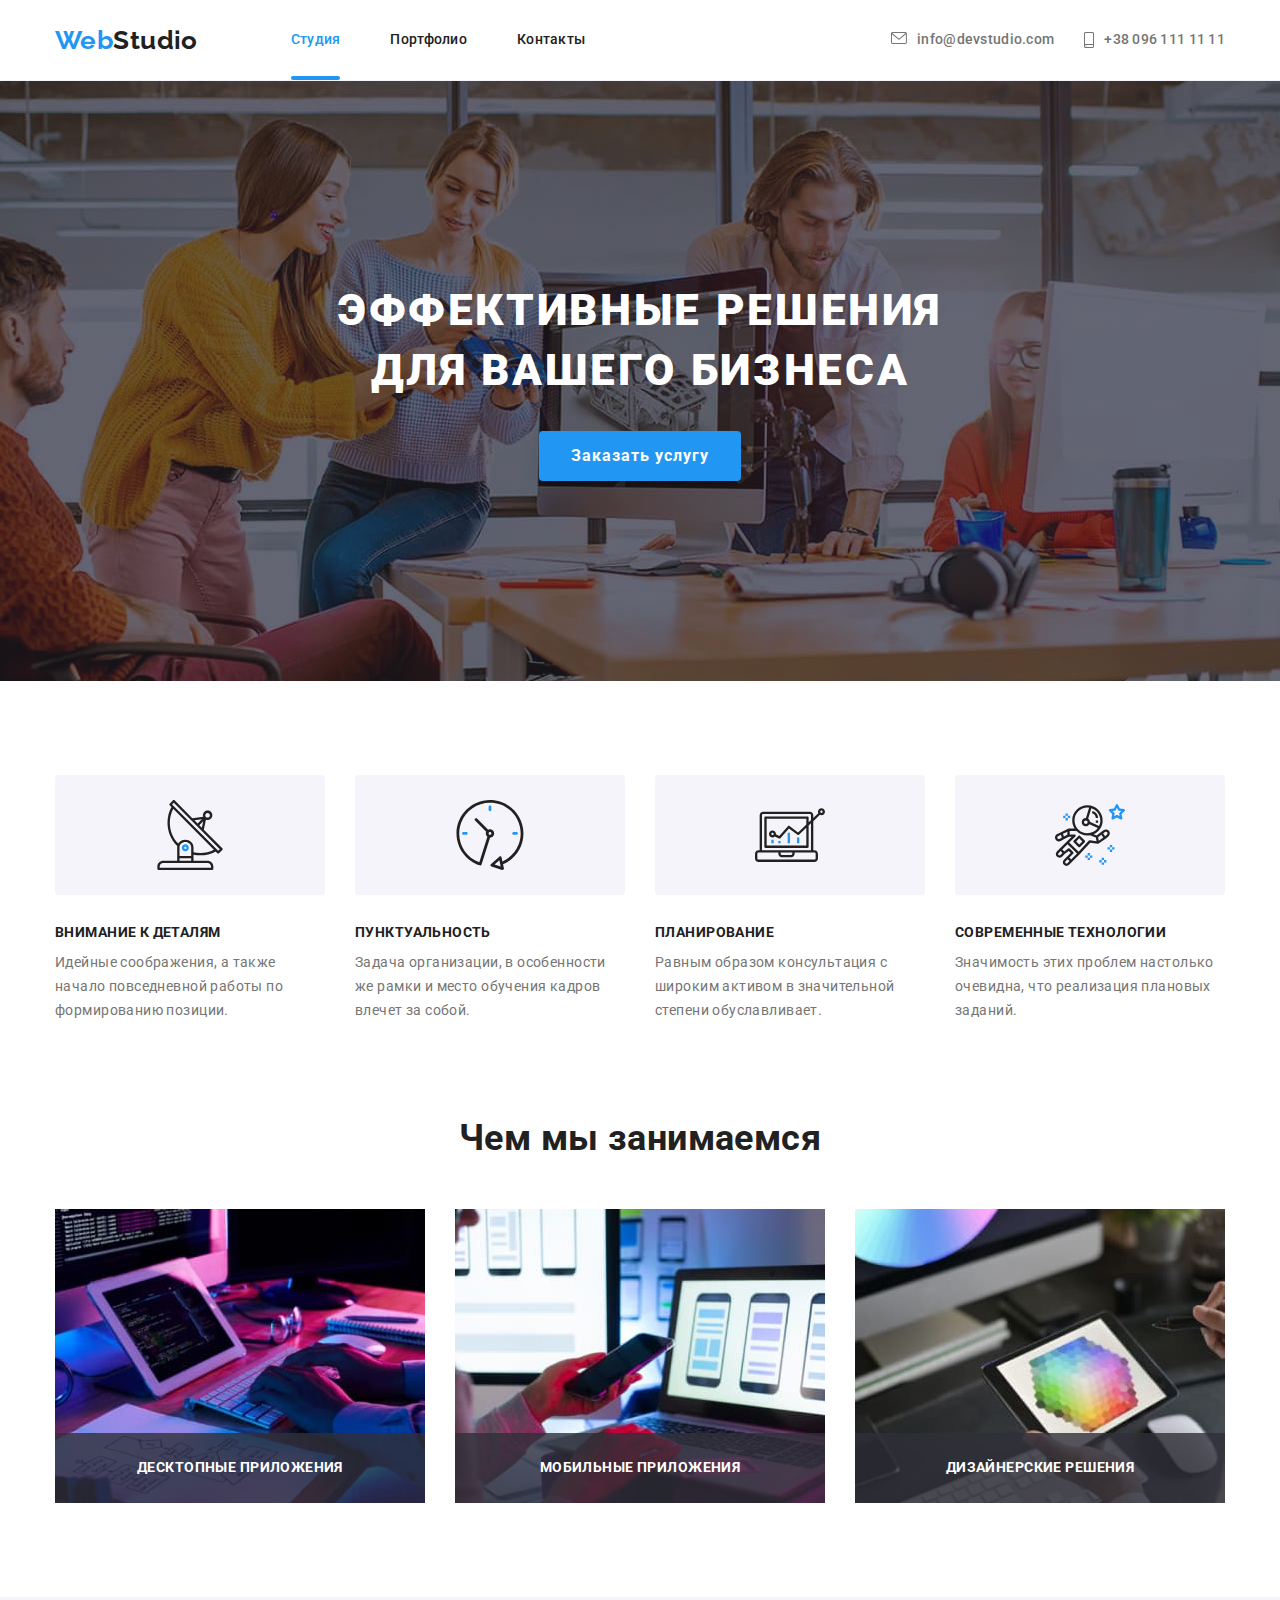
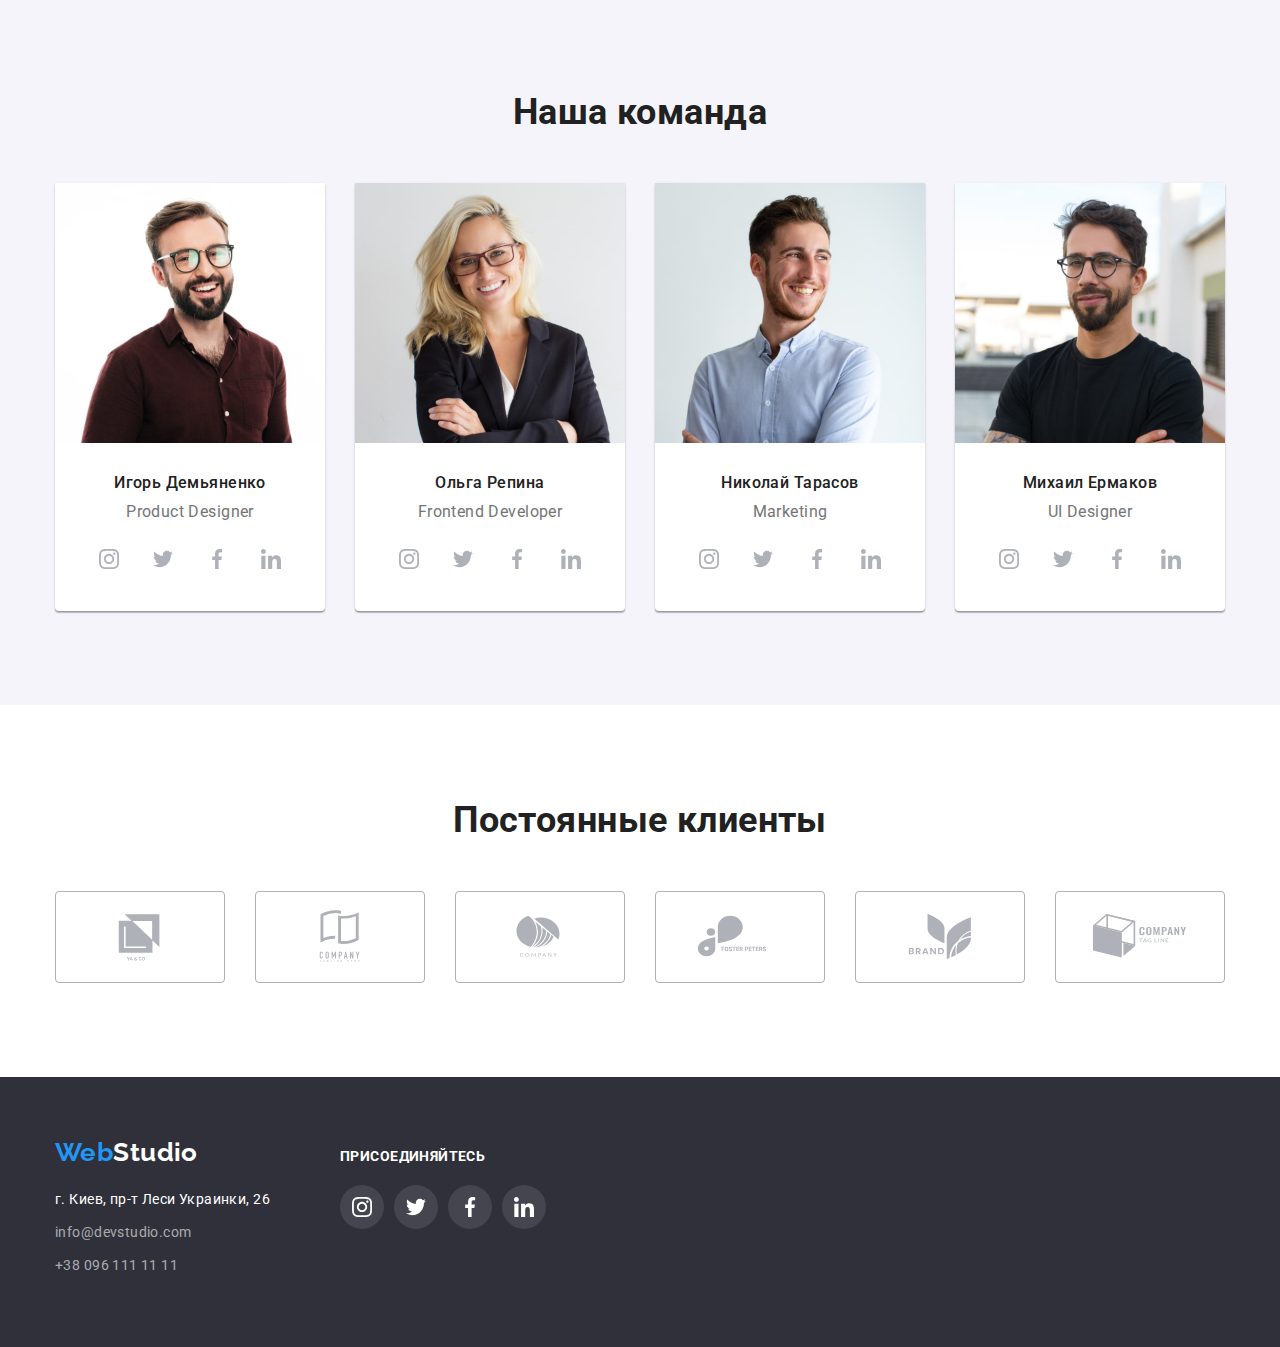
==== commit d37bbb33: "Добавляет форму" ====
--- a/index.html
+++ b/index.html
@@ -63,7 +63,7 @@
           Эффективные решения <br />
           для вашего бизнеса
         </h1>
-        <button class="hero-btn" type="button">Заказать услугу</button>
+        <button data-modal-open class="hero-btn" type="button">Заказать услугу</button>
       </section>
       <!--Особенности-->
       <section class="features">
@@ -353,8 +353,43 @@
         </div>
       </section>
 
-      <div class="backdrop is-hidden">
-        <div class="modal"></div>
+      <div data-modal class="backdrop is-hidden">
+        <div class="modal">
+          <button data-modal-close type="button" class="modal-button">
+            <svg width="18" height="18">
+              <use href="./images/icons.svg#icon-close"></use>
+            </svg>
+          </button>
+          <form class="modal-form">
+            <div class="form-field">
+              <label class="form-label" for="name">Имя</label>
+              <input class="form-input" type="text" name="name" id="name" />
+            </div>
+            <div class="form-field">
+              <label class="form-label" for="phone">Телефон </label>
+              <input class="form-input" type="tel" name="phone" id="phone" />
+            </div>
+            <div class="form-field">
+              <label class="form-label" for="email">Почта</label>
+              <input class="form-input" type="email" name="email" id="email" />
+            </div>
+            <div class="form-field">
+              <label class="form-label" for="feedback">Комментарий</label>
+              <textarea
+                class="form-input"
+                name="comment"
+                id="feedback"
+                placeholder="Введите текст"
+              ></textarea>
+            </div>
+
+            <input type="checkbox" name="agreement" id="checkbox" />
+            <label class="label-agreement" for="checkbox" name="agreement"
+              >Соглашаюсь с рассылкой и принимаю условия договора</label
+            >
+            <button class="form-btn" type="submit">Отправить</button>
+          </form>
+        </div>
       </div>
     </main>
     <!--Подвал-->
@@ -420,5 +455,6 @@
         </div>
       </div>
     </footer>
+    <script src="./js/modal.js"></script>
   </body>
 </html>
--- a/css/styles.css
+++ b/css/styles.css
@@ -7,6 +7,8 @@
   --light-backgroung-color: #f5f4fa;
   --button-hover-color: #188ce8;
   --primary-icon-color: #afb1b8;
+  --transition-duration: 250ms;
+  --transition-timing-function: cubic-bezier(0.4, 0, 0.2, 1);
 }
 
 .list {
@@ -60,6 +62,10 @@
   background-color: var(--primary-white-color);
 }
 
+textarea {
+  resize: none;
+}
+
 /* Хедер */
 
 .logo {
@@ -102,6 +108,10 @@
   padding-top: 32px;
   padding-bottom: 32px;
   position: relative;
+
+  transition-property: color;
+  transition-duration: var(--transition-duration);
+  transition-timing-function: var(--transition-timing-function);
 }
 
 .current::after {
@@ -122,6 +132,10 @@
   line-height: 1.14;
   letter-spacing: 0.02em;
   color: var(--primary-black-color);
+
+  transition-property: color;
+  transition-duration: var(--transition-duration);
+  transition-timing-function: var(--transition-timing-function);
 }
 
 .header-link.current {
@@ -201,6 +215,10 @@
   padding: 10px 32px;
   border: none;
   box-shadow: 0px 4px 4px rgba(0, 0, 0, 0.15);
+
+  transition-property: background-color;
+  transition-duration: var(--transition-duration);
+  transition-timing-function: var(--transition-timing-function);
 }
 
 .hero-btn:hover,
@@ -276,7 +294,7 @@
   position: relative;
 }
 .services-item-header {
-  font-weight: 700;
+  font-size: inherit;
   line-height: 1.14;
   text-align: center;
   text-transform: uppercase;
@@ -358,6 +376,9 @@
   align-items: center;
   border-radius: 50%;
   color: var(--primary-icon-color);
+  transition-property: background-color, color;
+  transition-duration: var(--transition-duration), var(--transition-duration);
+  transition-timing-function: var(--transition-timing-function), var(--transition-timing-function);
 }
 
 .team-social-link:hover,
@@ -399,6 +420,9 @@
   color: var(--primary-icon-color);
   border: 1px solid var(--primary-icon-color);
   border-radius: 4px;
+  transition-property: color, border;
+  transition-duration: var(--transition-duration), var(--transition-duration);
+  transition-timing-function: var(--transition-timing-function), var(--transition-timing-function);
 }
 
 .clients-link:hover,
@@ -413,11 +437,6 @@
 
 .clients-icon {
   fill: currentColor;
-}
-
-.backdrop.is-hidden {
-  opacity: 0;
-  pointer-events: none;
 }
 
 .backdrop {
@@ -427,21 +446,67 @@
   background: rgba(0, 0, 0, 0.2);
   width: 100%;
   height: 100%;
-}
-
+  opacity: 1;
+  transition: opacity var(--transition-duration) var(--transition-timing-function);
+}
+
+.backdrop.is-hidden {
+  opacity: 0;
+  pointer-events: none;
+  visibility: hidden;
+}
+
+.backdrop.is-hidden .modal {
+  transform: translate(-50%, -50%) scale(0.5);
+}
 .modal {
   position: absolute;
   top: 50%;
   left: 50%;
-  transform: translate(-50%, -50%);
-
+  transform: translate(-50%, -50%) scale(1);
   width: 528px;
   height: 581px;
-
   background-color: var(--primary-white-color);
   box-shadow: 0px 1px 3px rgba(0, 0, 0, 0.12), 0px 1px 1px rgba(0, 0, 0, 0.14),
     0px 2px 1px rgba(0, 0, 0, 0.2);
   border-radius: 4px;
+  transition: transform var(--transition-duration) var(--transition-timing-function);
+}
+
+.modal-button {
+  width: 30px;
+  height: 30px;
+  border-radius: 50%;
+  background-color: var(--primary-white-color);
+  position: absolute;
+  right: 8px;
+  top: 8px;
+  border: 1px solid rgba(0, 0, 0, 0.1);
+  display: flex;
+  justify-content: center;
+  align-items: center;
+  cursor: pointer;
+}
+
+.modal-form {
+}
+
+.form-field {
+}
+
+.form-label {
+  font-size: 12px;
+  line-height: 1.17;
+  letter-spacing: 0.01em;
+}
+
+.form-input {
+  border: 1px solid rgba(33, 33, 33, 0.2);
+  border-radius: 4px;
+}
+
+.label-agreement {
+  line-height: 1.71;
 }
 
 /* Футер */
@@ -468,6 +533,10 @@
   color: rgba(255, 255, 255, 0.6);
   margin-bottom: 9px;
   display: block;
+
+  transition-property: color;
+  transition-duration: var(--transition-duration);
+  transition-timing-function: var(--transition-timing-function);
 }
 
 .link.footer-address {
@@ -503,19 +572,21 @@
   justify-content: center;
   align-items: center;
   color: var(--primary-white-color);
-}
-
-.footer-social-list {
-  display: flex;
-}
-
-.footer-social-item + .footer-social-item {
-  margin-left: 10px;
+  transition-property: background-color;
+  transition-duration: var(--transition-duration);
+  transition-timing-function: var(--transition-timing-function);
 }
 
 .footer-social-link:hover,
 .footer-social-link:focus {
   background-color: var(--accent-color);
+}
+.footer-social-list {
+  display: flex;
+}
+
+.footer-social-item + .footer-social-item {
+  margin-left: 10px;
 }
 
 .footer-content {
@@ -547,6 +618,11 @@
   border-radius: 4px;
   padding: 6px 22px;
   border: none;
+  transition-property: color, background-color, box-shadow;
+  transition-duration: var(--transition-duration), var(--transition-duration),
+    var(--transition-duration);
+  transition-timing-function: var(--transition-timing-function), var(--transition-timing-function),
+    var(--transition-timing-function);
 }
 
 .filter-btn-item:not(:last-child) {
@@ -583,6 +659,9 @@
   flex-basis: calc(100% / 3 -30px);
   margin-left: 30px;
   margin-top: 30px;
+  transition-property: box-shadow;
+  transition-duration: var(--transition-duration);
+  transition-timing-function: var(--transition-timing-function);
 }
 
 .project-item:hover {
@@ -607,3 +686,33 @@
   padding: 20px 24px;
   border: 1px solid var(--light-backgroung-color);
 }
+
+.project-thumb {
+  position: relative;
+  overflow: hidden;
+}
+
+.project-overlay {
+  content: '';
+  display: inline-block;
+  width: 100%;
+  height: 100%;
+  background-color: rgba(33, 150, 243, 0.9);
+  position: absolute;
+  top: 0;
+  left: 0;
+  transform: translateY(100%);
+  transition: transform var(--transition-duration) var(--transition-timing-function);
+}
+
+.project-item:hover .project-overlay {
+  transform: translateY(0);
+}
+
+.project-description {
+  font-weight: 400;
+  font-size: 18px;
+  line-height: 1.56;
+  color: var(--primary-white-color);
+  padding: 63px 24px;
+}
